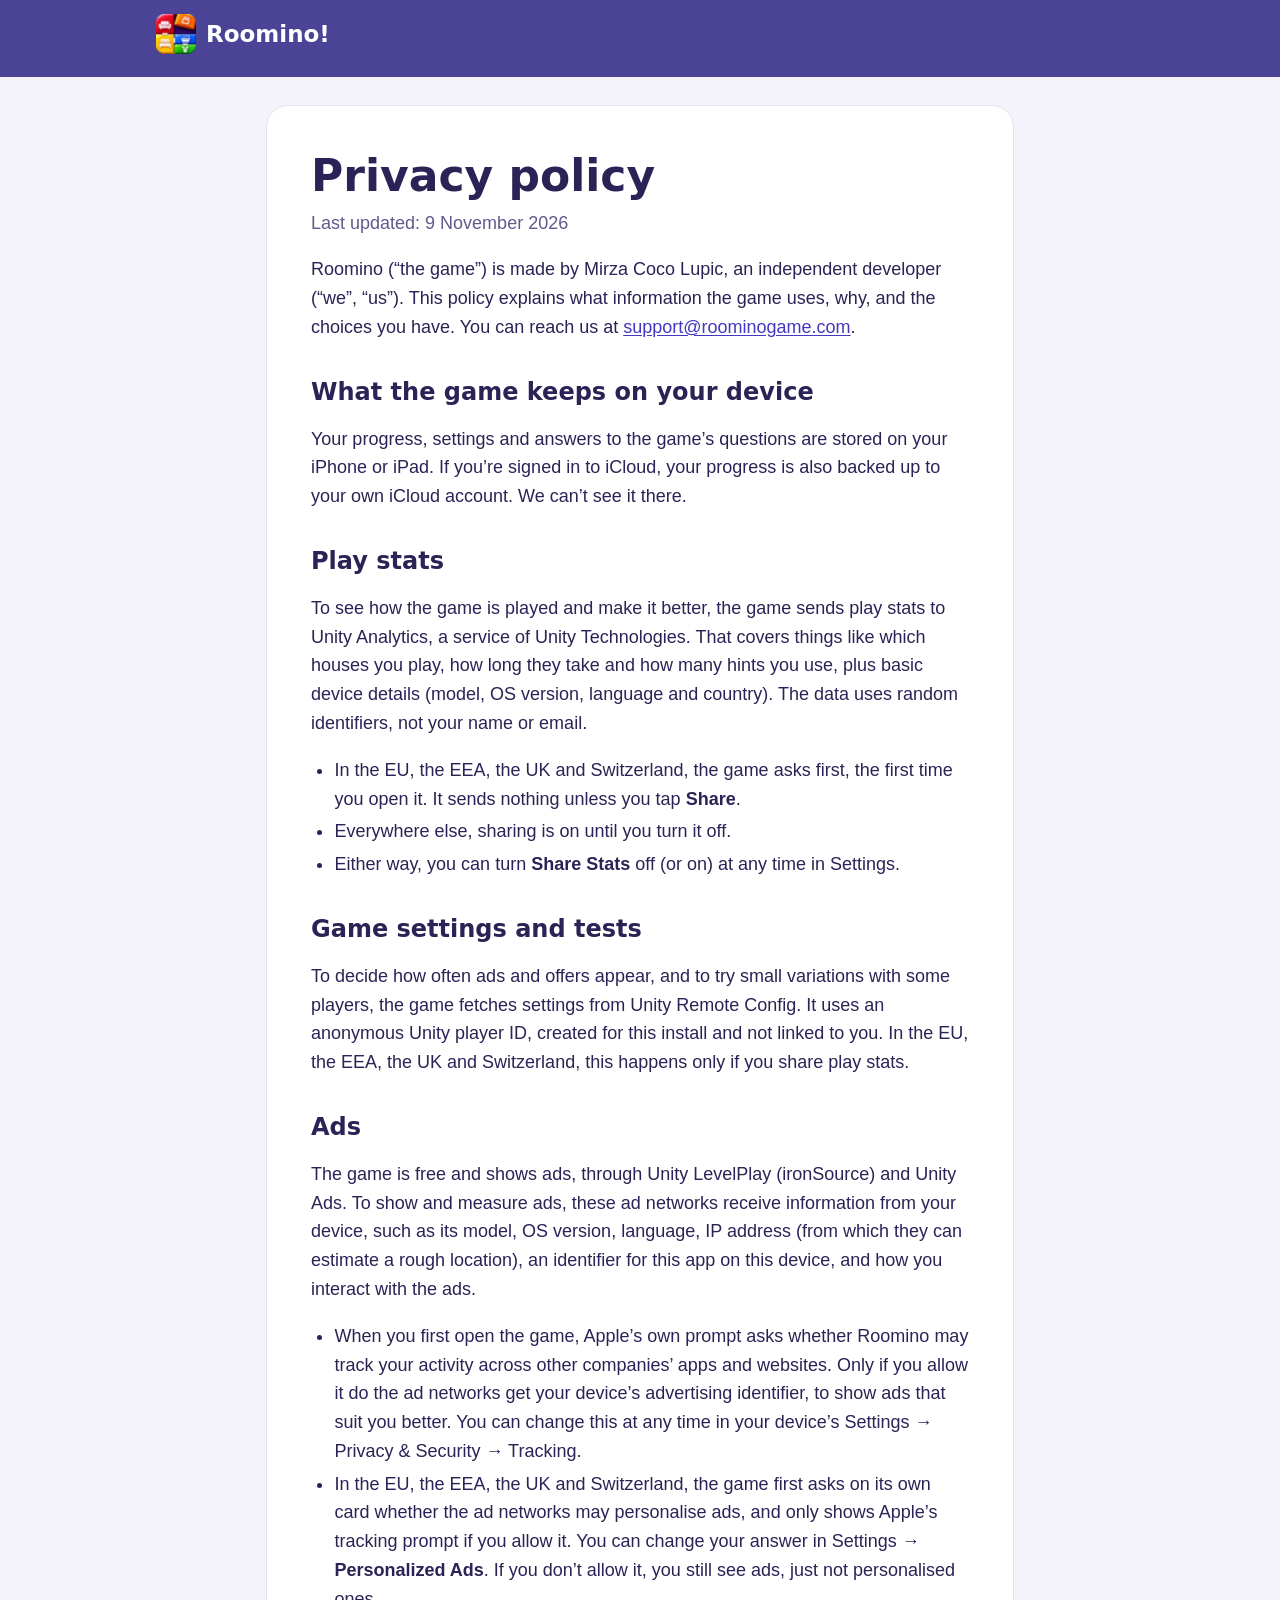
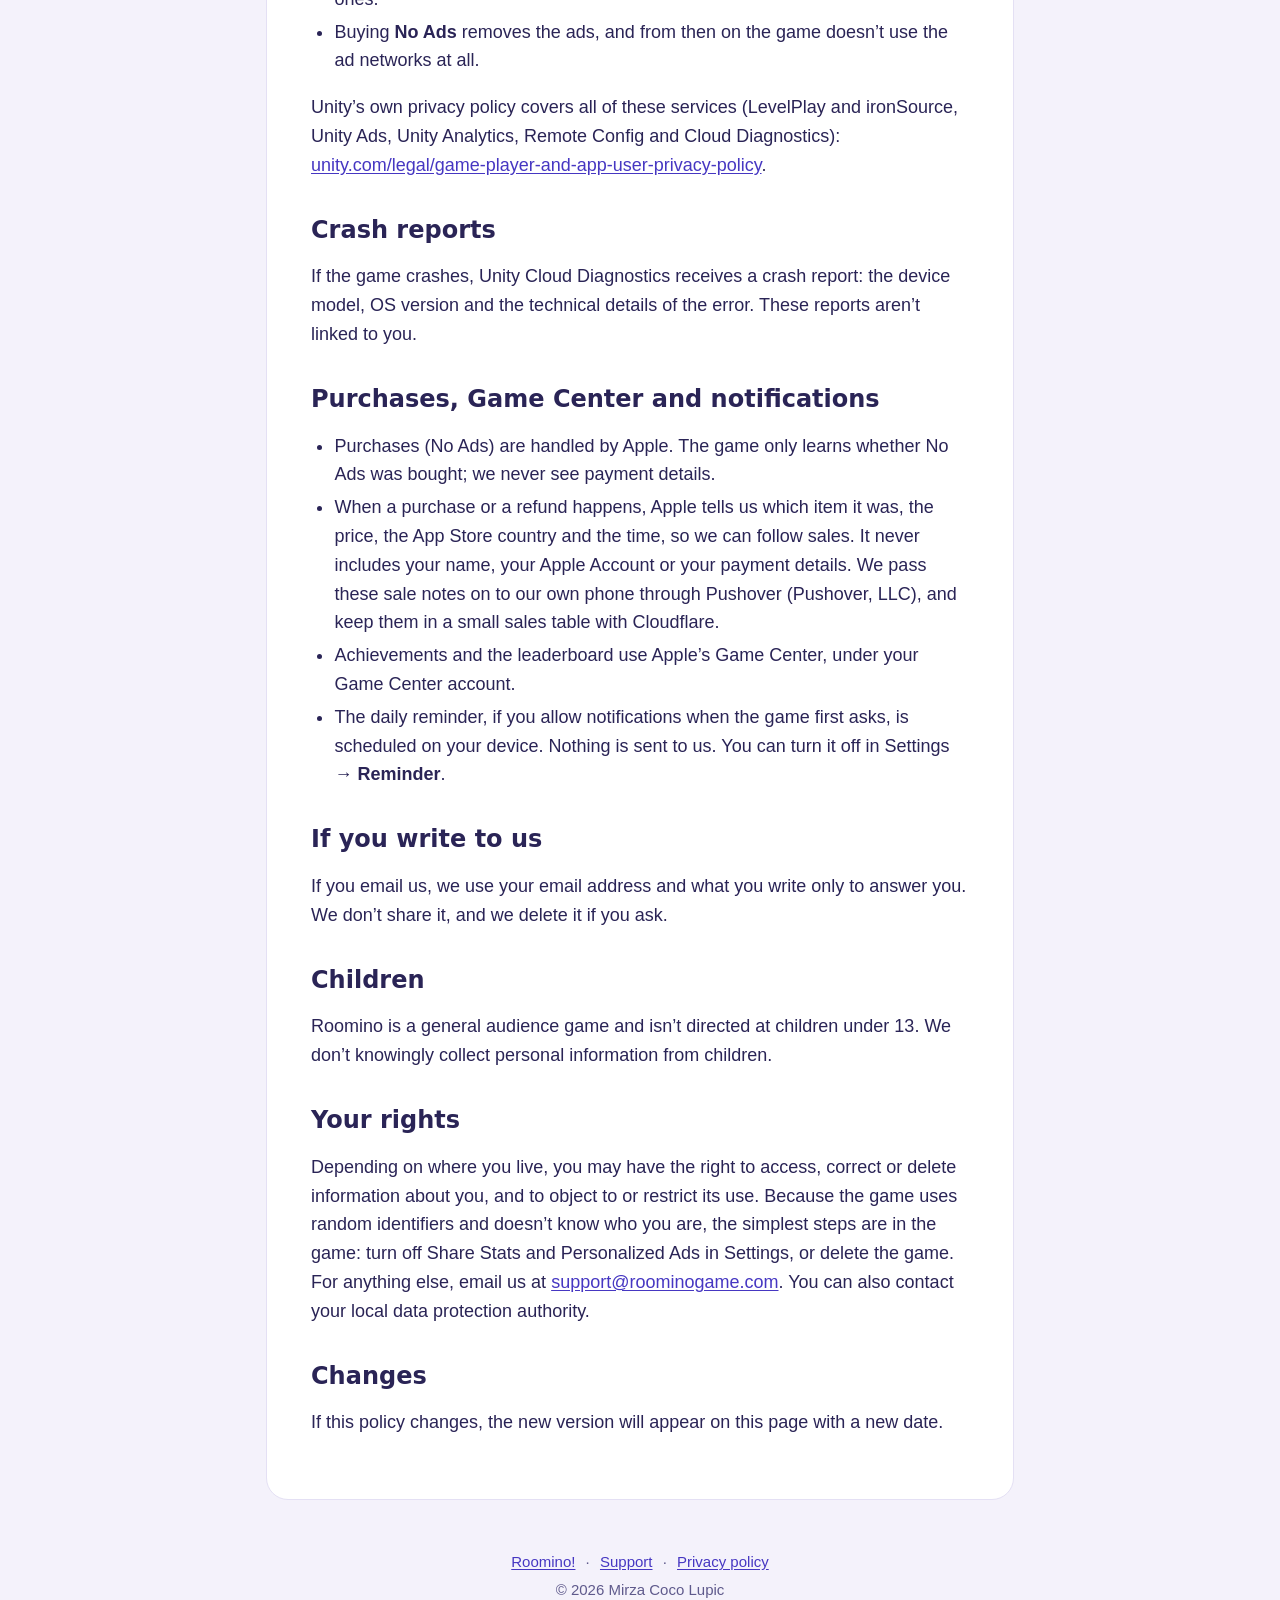
==== privacy/index.html @ 7a7bc730 "Roomino! website: landing page, privacy policy and support Co-Authored-By: Claude Opus 5.5 <noreply@" ====
<!doctype html>
<html lang="en">
<head>
<meta charset="utf-8">
<meta name="viewport" content="width=device-width, initial-scale=1">
<title>Privacy policy – Roomino!</title>
<meta name="description" content="What information Roomino! uses, why, and the choices you have.">
<meta name="theme-color" content="#4a4396">
<meta name="color-scheme" content="light">
<link rel="canonical" href="https://roominogame.com/privacy/">
<link rel="icon" href="/favicon.ico" sizes="any">
<link rel="icon" type="image/png" href="/favicon-32.png" sizes="32x32">
<link rel="apple-touch-icon" href="/apple-touch-icon.png">
<link rel="stylesheet" href="/assets/site.css">
</head>
<body>
<header class="bar"><div class="wrap"><a href="/"><img src="/favicon-32.png" srcset="/assets/icon-512.png 2x" width="40" height="40" alt=""><span class="brand">Roomino!</span></a></div></header>
<main class="page">
<article class="card">
<h1>Privacy policy</h1>
<p class="meta">Last updated: 9 November 2026</p>

<p>Roomino (“the game”) is made by Mirza Coco Lupic, an independent developer (“we”, “us”). This policy explains what information the game uses, why, and the choices you have. You can reach us at <a href="mailto:support@roominogame.com">support@roominogame.com</a>.</p>

<h2>What the game keeps on your device</h2>
<p>Your progress, settings and answers to the game’s questions are stored on your iPhone or iPad. If you’re signed in to iCloud, your progress is also backed up to your own iCloud account. We can’t see it there.</p>

<h2>Play stats</h2>
<p>To see how the game is played and make it better, the game sends play stats to Unity Analytics, a service of Unity Technologies. That covers things like which houses you play, how long they take and how many hints you use, plus basic device details (model, OS version, language and country). The data uses random identifiers, not your name or email.</p>
<ul>
  <li>In the EU, the EEA, the UK and Switzerland, the game asks first, the first time you open it. It sends nothing unless you tap <strong>Share</strong>.</li>
  <li>Everywhere else, sharing is on until you turn it off.</li>
  <li>Either way, you can turn <strong>Share Stats</strong> off (or on) at any time in Settings.</li>
</ul>

<h2>Game settings and tests</h2>
<p>To decide how often ads and offers appear, and to try small variations with some players, the game fetches settings from Unity Remote Config. It uses an anonymous Unity player ID, created for this install and not linked to you. In the EU, the EEA, the UK and Switzerland, this happens only if you share play stats.</p>

<h2>Ads</h2>
<p>The game is free and shows ads, through Unity LevelPlay (ironSource) and Unity Ads. To show and measure ads, these ad networks receive information from your device, such as its model, OS version, language, IP address (from which they can estimate a rough location), an identifier for this app on this device, and how you interact with the ads.</p>
<ul>
  <li>When you first open the game, Apple’s own prompt asks whether Roomino may track your activity across other companies’ apps and websites. Only if you allow it do the ad networks get your device’s advertising identifier, to show ads that suit you better. You can change this at any time in your device’s Settings → Privacy &amp; Security → Tracking.</li>
  <li>In the EU, the EEA, the UK and Switzerland, the game first asks on its own card whether the ad networks may personalise ads, and only shows Apple’s tracking prompt if you allow it. You can change your answer in Settings → <strong>Personalized Ads</strong>. If you don’t allow it, you still see ads, just not personalised ones.</li>
  <li>Buying <strong>No Ads</strong> removes the ads, and from then on the game doesn’t use the ad networks at all.</li>
</ul>
<p>Unity’s own privacy policy covers all of these services (LevelPlay and ironSource, Unity Ads, Unity Analytics, Remote Config and Cloud Diagnostics): <a href="https://unity.com/legal/game-player-and-app-user-privacy-policy">unity.com/legal/game-player-and-app-user-privacy-policy</a>.</p>

<h2>Crash reports</h2>
<p>If the game crashes, Unity Cloud Diagnostics receives a crash report: the device model, OS version and the technical details of the error. These reports aren’t linked to you.</p>

<h2>Purchases, Game Center and notifications</h2>
<ul>
  <li>Purchases (No Ads) are handled by Apple. The game only learns whether No Ads was bought; we never see payment details.</li>
  <li>When a purchase or a refund happens, Apple tells us which item it was, the price, the App Store country and the time, so we can follow sales. It never includes your name, your Apple Account or your payment details. We pass these sale notes on to our own phone through Pushover (Pushover, LLC), and keep them in a small sales table with Cloudflare.</li>
  <li>Achievements and the leaderboard use Apple’s Game Center, under your Game Center account.</li>
  <li>The daily reminder, if you allow notifications when the game first asks, is scheduled on your device. Nothing is sent to us. You can turn it off in Settings → <strong>Reminder</strong>.</li>
</ul>

<h2>If you write to us</h2>
<p>If you email us, we use your email address and what you write only to answer you. We don’t share it, and we delete it if you ask.</p>

<h2>Children</h2>
<p>Roomino is a general audience game and isn’t directed at children under 13. We don’t knowingly collect personal information from children.</p>

<h2>Your rights</h2>
<p>Depending on where you live, you may have the right to access, correct or delete information about you, and to object to or restrict its use. Because the game uses random identifiers and doesn’t know who you are, the simplest steps are in the game: turn off Share Stats and Personalized Ads in Settings, or delete the game. For anything else, email us at <a href="mailto:support@roominogame.com">support@roominogame.com</a>. You can also contact your local data protection authority.</p>

<h2>Changes</h2>
<p>If this policy changes, the new version will appear on this page with a new date.</p>
</article>
</main>
<footer class="site-foot">
  <nav><a href="/">Roomino!</a> · <a href="/support/">Support</a> · <a href="/privacy/">Privacy policy</a></nav>
  <div>© 2026 Mirza Coco Lupic</div>
</footer>
</body>
</html>
---- assets/site.css ----
/* roominogame.com: one stylesheet for every page. The colours are the game's: its purple, its gold, its rooms. */
:root {
  --purple: #4a4396; --purple-2: #3b3584; --purple-deep: #2c2768;
  --gold: #f7bd2e; --gold-deep: #d29210;
  --ink: #2a2456; --muted: #5f5a8c; --line: #e4e0f4; --mist: #f4f2fb; --paper: #ffffff; --link: #4637c2;
  --red: #ef5059; --orange: #f68b24; --green: #45b83f; --blue: #3d7be8; --pink: #e8559a; --teal: #1fae9d;
  --round: ui-rounded, "SF Pro Rounded", "Arial Rounded MT Bold", "Nunito", system-ui, sans-serif;
  --text: -apple-system, BlinkMacSystemFont, "Segoe UI", Roboto, "Helvetica Neue", Arial, sans-serif;
}
* { box-sizing: border-box; }
html { -webkit-text-size-adjust: 100%; text-size-adjust: 100%; }
body { margin: 0; font: 18px/1.6 var(--text); color: var(--ink); background: var(--mist); }
img { max-width: 100%; height: auto; display: block; }
a { color: var(--link); text-underline-offset: 2px; }
a:focus-visible, summary:focus-visible { outline: 3px solid var(--gold); outline-offset: 3px; border-radius: 6px; }
h1, h2, h3, .brand, .tagline, .soon, .mail { font-family: var(--round); font-weight: 800; }
h1, h2, h3 { line-height: 1.2; }
.wrap { max-width: 1000px; margin: 0 auto; padding: 0 16px; }

/* Landing page */
body.home { min-height: 100vh; color: #fff;
  background: var(--purple-deep) linear-gradient(180deg, var(--purple) 0%, var(--purple-2) 60%, var(--purple-deep) 100%) no-repeat; }
.hero { text-align: center; padding: 56px 0 28px; }
.hero .icon { width: 144px; height: 144px; margin: 0 auto 22px; filter: drop-shadow(0 12px 24px rgba(16, 12, 48, .45)); }
.hero h1 { font-size: clamp(46px, 10vw, 76px); margin: 0; letter-spacing: -0.01em; }
.tagline { color: var(--gold); font-size: clamp(22px, 4.6vw, 32px); margin: 4px 0 14px; line-height: 1.25; }
.lead { max-width: 640px; margin: 0 auto; color: #e7e4ff; font-size: 19px; }
.soon { display: inline-block; margin-top: 26px; padding: 10px 24px 11px; border-radius: 22px; background: var(--gold); color: var(--ink);
  font-size: clamp(16px, 4.6vw, 19px); line-height: 1.3; box-shadow: 0 5px 0 var(--gold-deep); }
.soon small { display: block; font: 600 14px/1.3 var(--text); opacity: .8; }

.features { display: grid; grid-template-columns: repeat(auto-fit, minmax(220px, 1fr)); gap: 16px; padding: 30px 0 10px; }
.feature { background: rgba(255, 255, 255, .08); border: 1px solid rgba(255, 255, 255, .14); border-radius: 20px; padding: 20px 20px 18px; }
.feature h2 { font-size: 22px; margin: 0 0 6px; display: flex; align-items: center; gap: 10px; }
.feature h2::before { content: ""; width: 18px; height: 18px; border-radius: 5px; background: var(--tile, var(--gold)); flex: none;
  box-shadow: inset 0 -3px 0 rgba(0, 0, 0, .18); }
.feature p { margin: 0; color: #e0ddfb; font-size: 17px; }

.shots { list-style: none; margin: 22px 0 0; padding: 8px 0 18px; display: grid; grid-auto-flow: column;
  grid-auto-columns: minmax(150px, 42%); gap: 14px; overflow-x: auto; scroll-snap-type: x mandatory; }
.shots li { scroll-snap-align: start; }
.shots img { border-radius: 18px; box-shadow: 0 10px 26px rgba(12, 9, 40, .45); }
@media (min-width: 900px) { .shots { grid-auto-flow: row; grid-template-columns: repeat(6, 1fr); overflow: visible; } }

/* Pages with text: support, privacy */
.bar { background: var(--purple); }
.bar .wrap { padding-top: 14px; padding-bottom: 14px; }
.bar a { color: #fff; text-decoration: none; display: inline-flex; align-items: center; gap: 10px; }
.bar img { width: 40px; height: 40px; }
.bar .brand { font-size: 23px; }
.page { max-width: 780px; margin: 0 auto; padding: 28px 16px 40px; }
.card { background: var(--paper); border: 1px solid var(--line); border-radius: 22px; padding: clamp(20px, 5vw, 44px); }
.page h1 { font-size: clamp(32px, 7vw, 44px); margin: 0 0 6px; }
.page h2 { font-size: 24px; margin: 36px 0 8px; }
.page h3 { font-size: 19px; margin: 22px 0 4px; }
.meta { color: var(--muted); margin: 0 0 18px; }
.page ul, .page ol { padding-left: 1.3em; }
.page li { margin: 4px 0; }
.mail { display: inline-block; margin: 6px 0 4px; padding: 10px 18px; border-radius: 14px; background: var(--gold); color: var(--ink);
  font-size: clamp(18px, 4.6vw, 22px); text-decoration: none; box-shadow: 0 4px 0 var(--gold-deep); overflow-wrap: anywhere; }
.note { background: var(--mist); border-radius: 14px; padding: 12px 16px; }
details { border-top: 1px solid var(--line); padding: 12px 0; }
details:last-of-type { border-bottom: 1px solid var(--line); }
summary { cursor: pointer; font-weight: 700; list-style: none; display: flex; gap: 10px; }
summary::-webkit-details-marker { display: none; }
summary::before { content: "+"; font: 800 20px/1.25 var(--round); color: var(--link); width: 14px; flex: none; }
details[open] summary::before { content: "\2013"; }
details p, details ol, details ul { margin: 8px 0 4px 24px; }

.site-foot { text-align: center; color: var(--muted); font-size: 15px; padding: 10px 16px 44px; }
.site-foot nav { margin-bottom: 4px; }
.site-foot a { margin: 0 6px; }
body.home .site-foot { color: #cfcaf5; padding-top: 34px; }
body.home .site-foot a { color: #fff; }
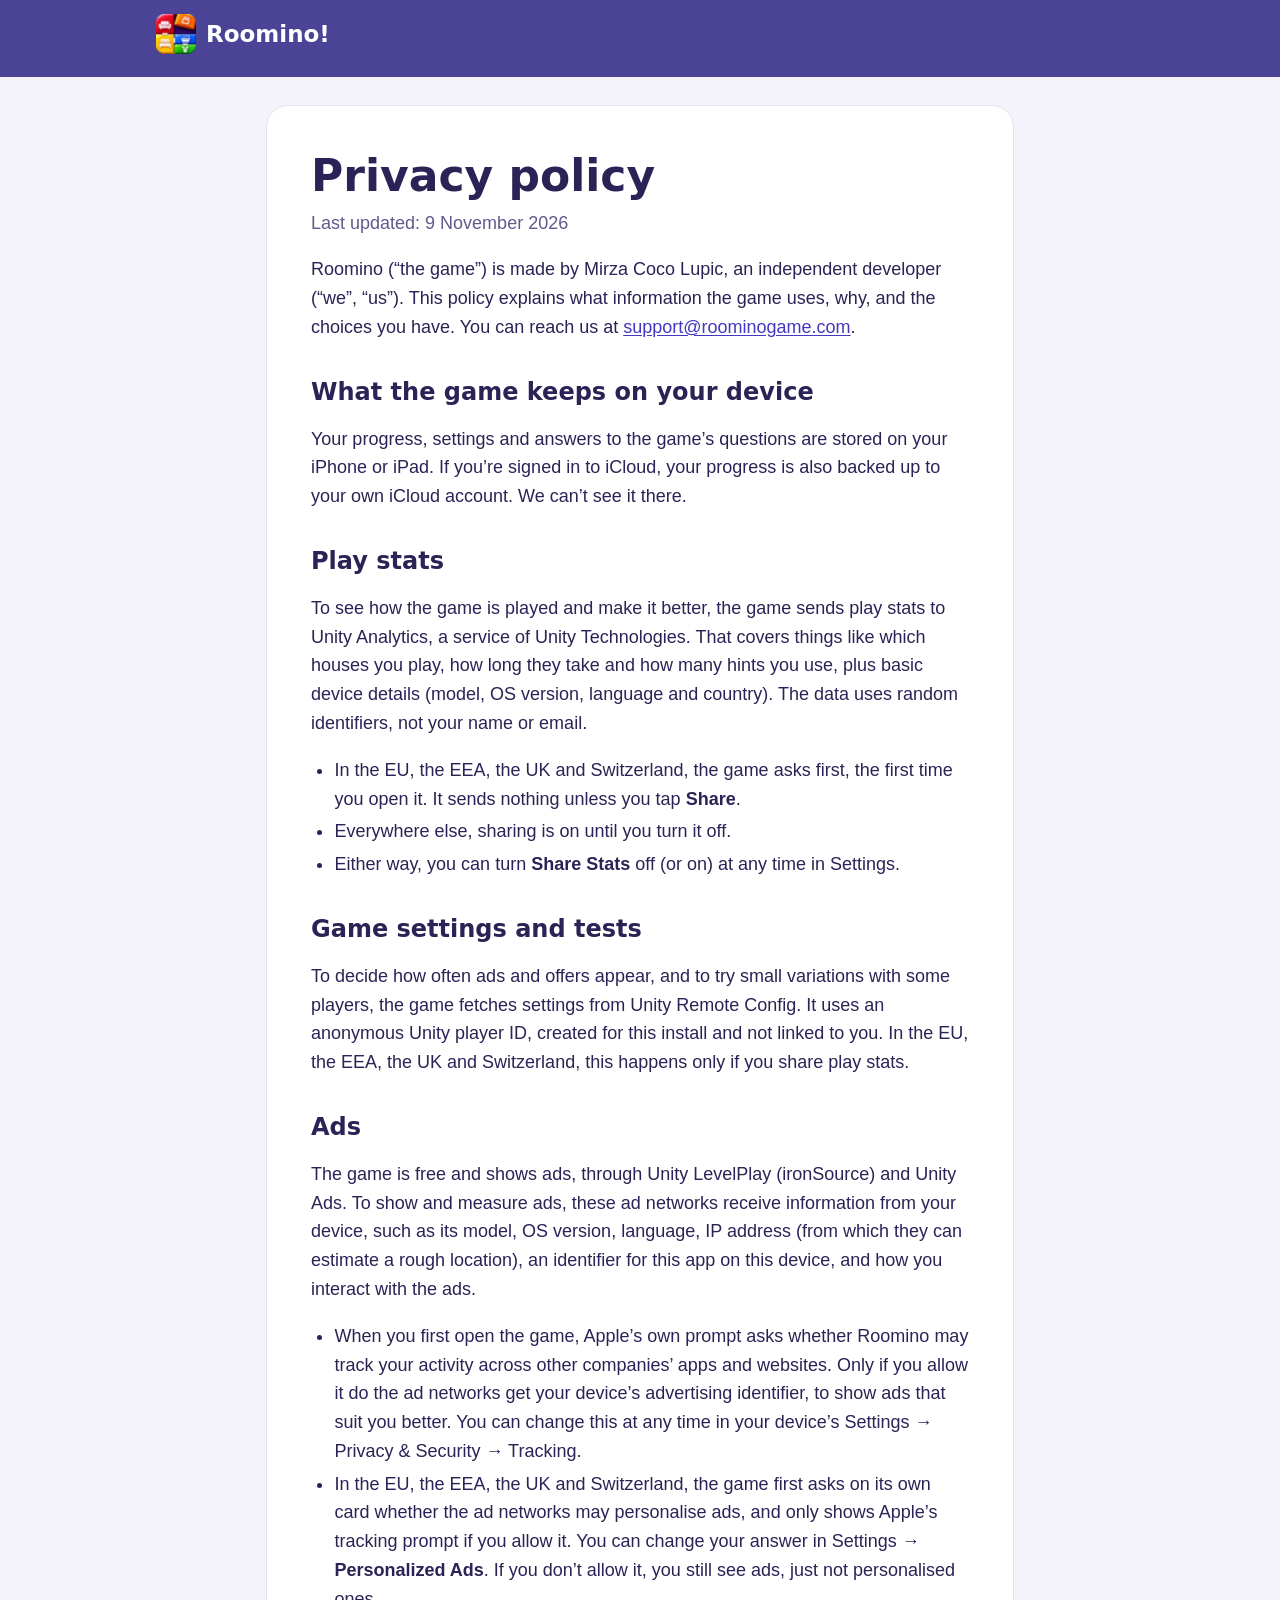
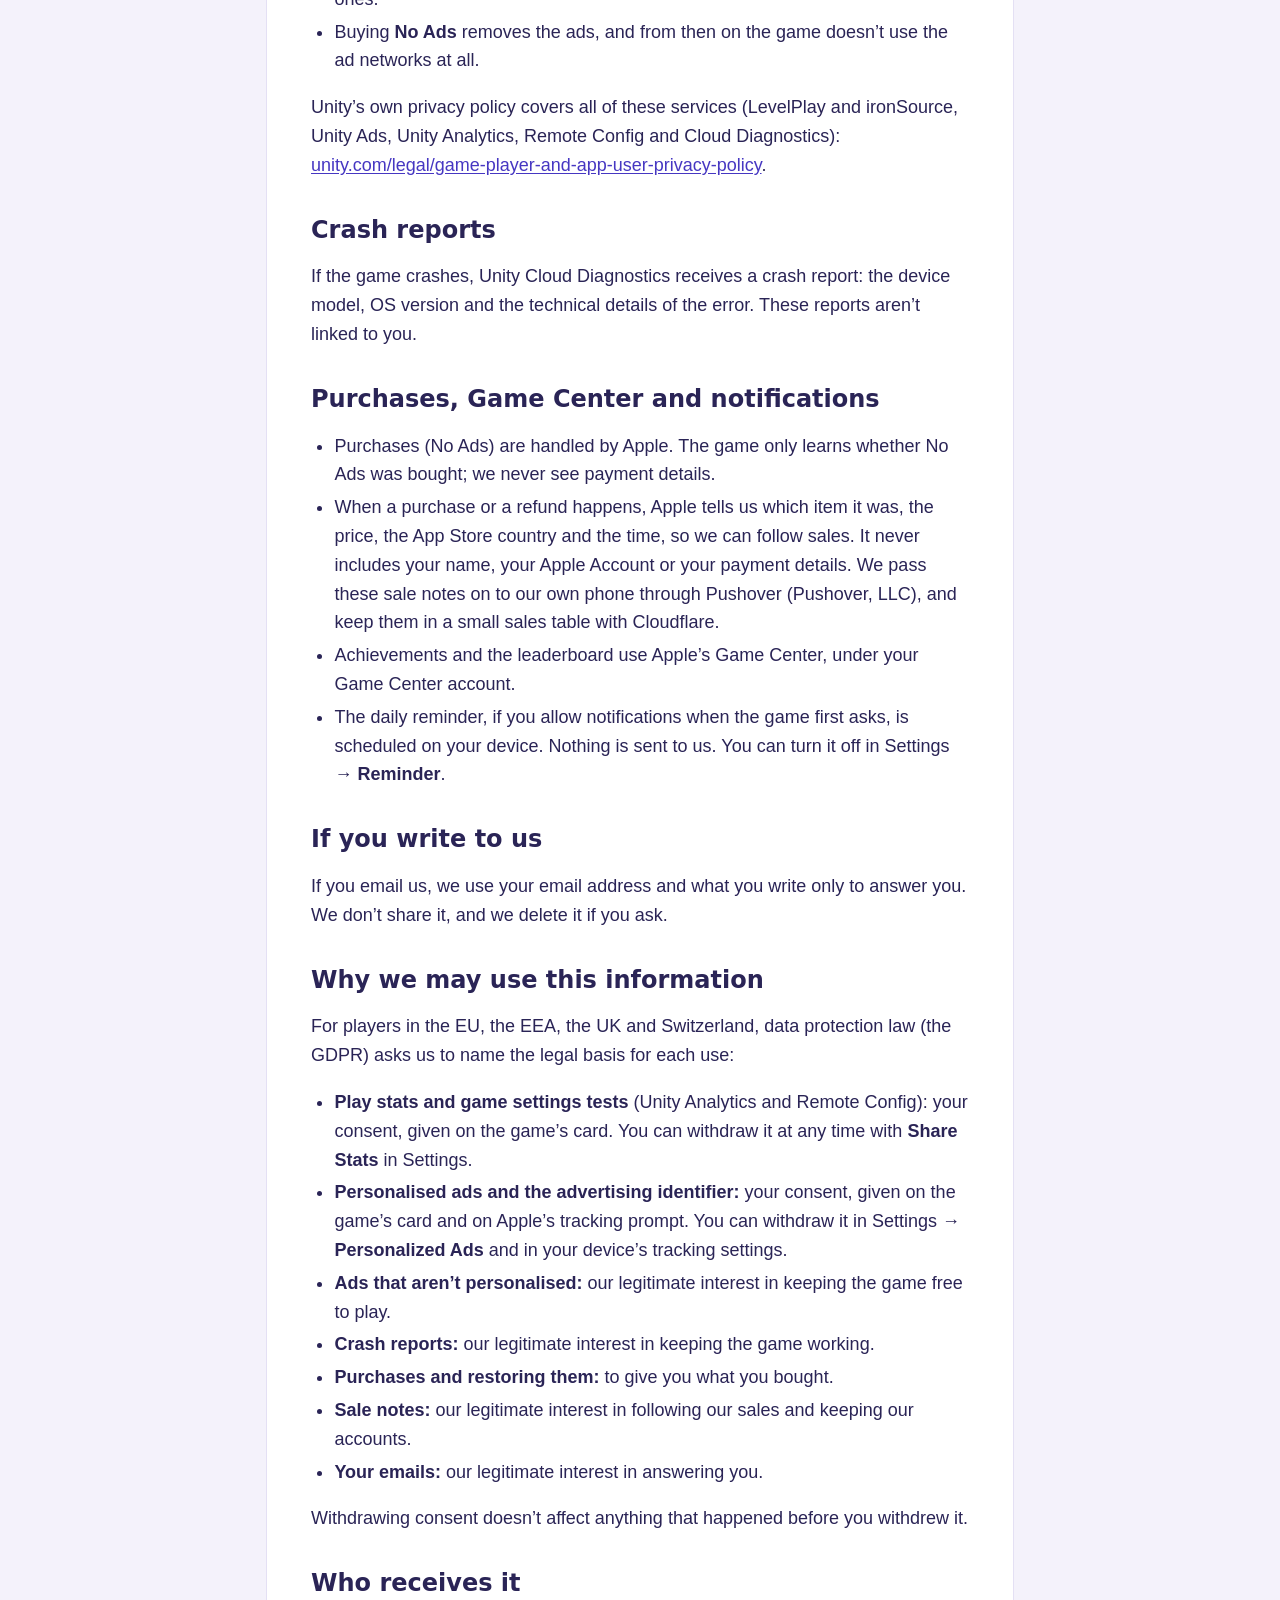
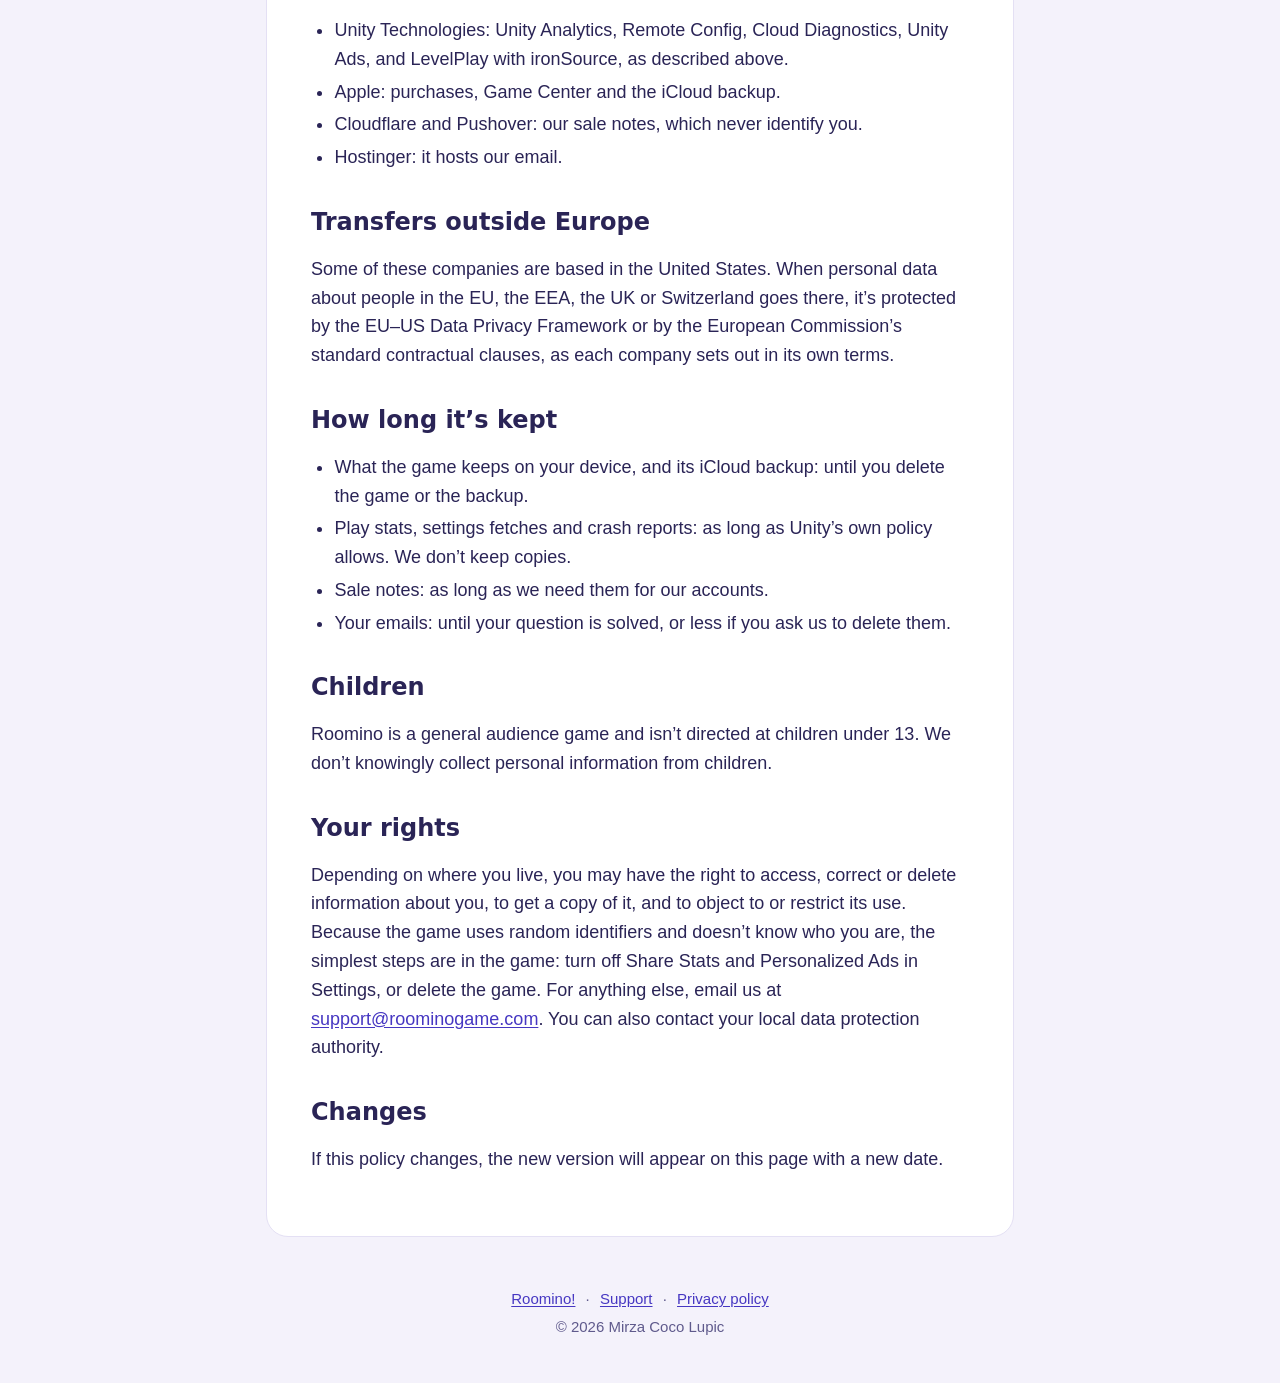
==== commit 1002fa49: "Privacy policy: GDPR legal bases, recipients, transfers and retention Co-Authored-By: Claude Opus 5." ====
--- a/privacy/index.html
+++ b/privacy/index.html
@@ -59,11 +59,43 @@
 <h2>If you write to us</h2>
 <p>If you email us, we use your email address and what you write only to answer you. We don’t share it, and we delete it if you ask.</p>
 
+<h2>Why we may use this information</h2>
+<p>For players in the EU, the EEA, the UK and Switzerland, data protection law (the GDPR) asks us to name the legal basis for each use:</p>
+<ul>
+  <li><strong>Play stats and game settings tests</strong> (Unity Analytics and Remote Config): your consent, given on the game’s card. You can withdraw it at any time with <strong>Share Stats</strong> in Settings.</li>
+  <li><strong>Personalised ads and the advertising identifier:</strong> your consent, given on the game’s card and on Apple’s tracking prompt. You can withdraw it in Settings → <strong>Personalized Ads</strong> and in your device’s tracking settings.</li>
+  <li><strong>Ads that aren’t personalised:</strong> our legitimate interest in keeping the game free to play.</li>
+  <li><strong>Crash reports:</strong> our legitimate interest in keeping the game working.</li>
+  <li><strong>Purchases and restoring them:</strong> to give you what you bought.</li>
+  <li><strong>Sale notes:</strong> our legitimate interest in following our sales and keeping our accounts.</li>
+  <li><strong>Your emails:</strong> our legitimate interest in answering you.</li>
+</ul>
+<p>Withdrawing consent doesn’t affect anything that happened before you withdrew it.</p>
+
+<h2>Who receives it</h2>
+<ul>
+  <li>Unity Technologies: Unity Analytics, Remote Config, Cloud Diagnostics, Unity Ads, and LevelPlay with ironSource, as described above.</li>
+  <li>Apple: purchases, Game Center and the iCloud backup.</li>
+  <li>Cloudflare and Pushover: our sale notes, which never identify you.</li>
+  <li>Hostinger: it hosts our email.</li>
+</ul>
+
+<h2>Transfers outside Europe</h2>
+<p>Some of these companies are based in the United States. When personal data about people in the EU, the EEA, the UK or Switzerland goes there, it’s protected by the EU–US Data Privacy Framework or by the European Commission’s standard contractual clauses, as each company sets out in its own terms.</p>
+
+<h2>How long it’s kept</h2>
+<ul>
+  <li>What the game keeps on your device, and its iCloud backup: until you delete the game or the backup.</li>
+  <li>Play stats, settings fetches and crash reports: as long as Unity’s own policy allows. We don’t keep copies.</li>
+  <li>Sale notes: as long as we need them for our accounts.</li>
+  <li>Your emails: until your question is solved, or less if you ask us to delete them.</li>
+</ul>
+
 <h2>Children</h2>
 <p>Roomino is a general audience game and isn’t directed at children under 13. We don’t knowingly collect personal information from children.</p>
 
 <h2>Your rights</h2>
-<p>Depending on where you live, you may have the right to access, correct or delete information about you, and to object to or restrict its use. Because the game uses random identifiers and doesn’t know who you are, the simplest steps are in the game: turn off Share Stats and Personalized Ads in Settings, or delete the game. For anything else, email us at <a href="mailto:support@roominogame.com">support@roominogame.com</a>. You can also contact your local data protection authority.</p>
+<p>Depending on where you live, you may have the right to access, correct or delete information about you, to get a copy of it, and to object to or restrict its use. Because the game uses random identifiers and doesn’t know who you are, the simplest steps are in the game: turn off Share Stats and Personalized Ads in Settings, or delete the game. For anything else, email us at <a href="mailto:support@roominogame.com">support@roominogame.com</a>. You can also contact your local data protection authority.</p>
 
 <h2>Changes</h2>
 <p>If this policy changes, the new version will appear on this page with a new date.</p>
